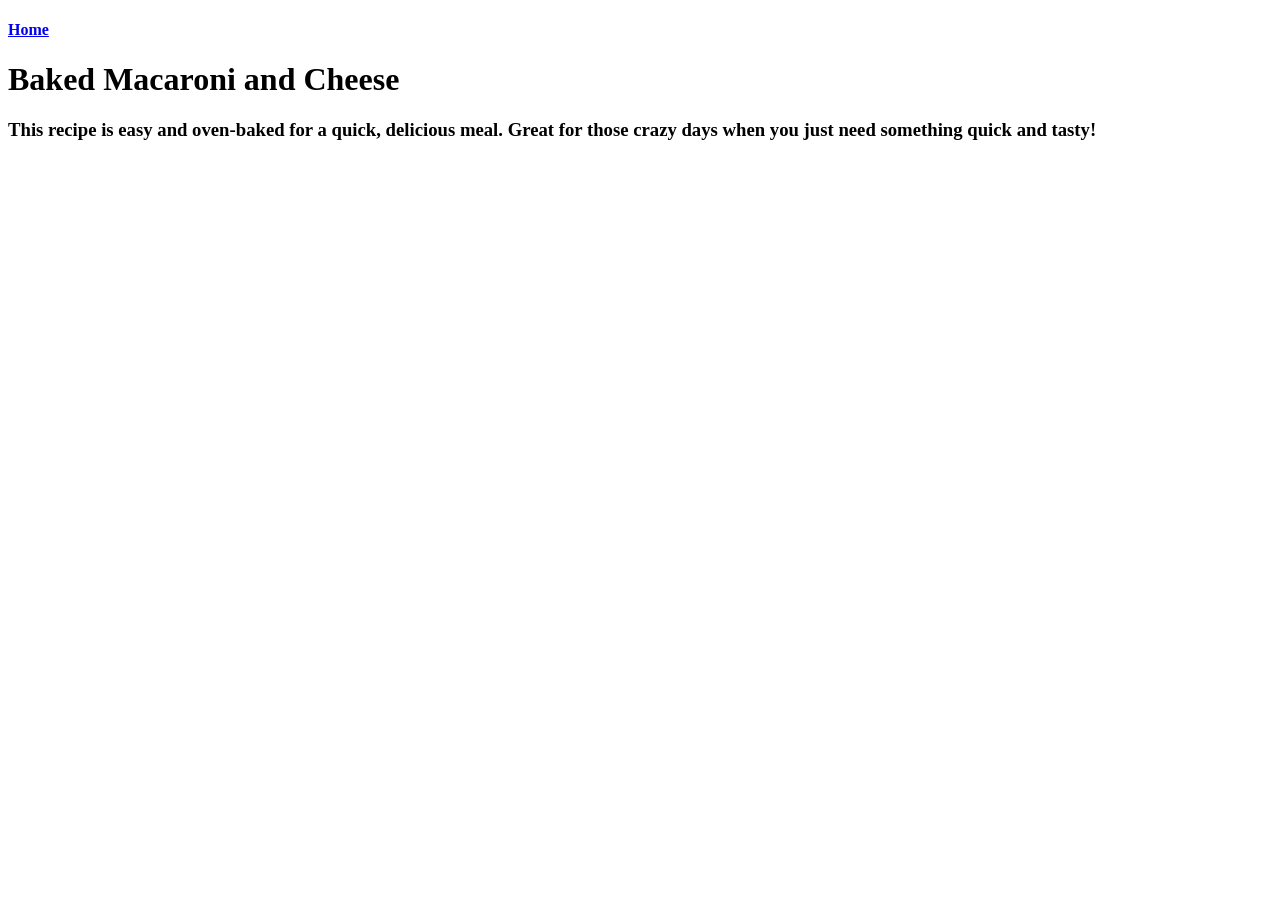
==== recipes/baked-mac.html @ 768874f1 "Added images to home and created new recipe page Created diorectory /odin-recipes/images and polaced" ====
<!DOCTYPE html>
<html lang="en">
    <head>
        <meta charset="UTF-8">
        <title>Baked Mac N Cheese</title>
    </head>

    <body>
        <h4><a href="../index.html">Home</a></h4>
        <h1>Baked Macaroni and Cheese</h1>
        <h3>This recipe is easy and oven-baked for a quick, delicious meal. Great for those crazy days when you just need something quick and tasty!</h3>

    </body>

</html>
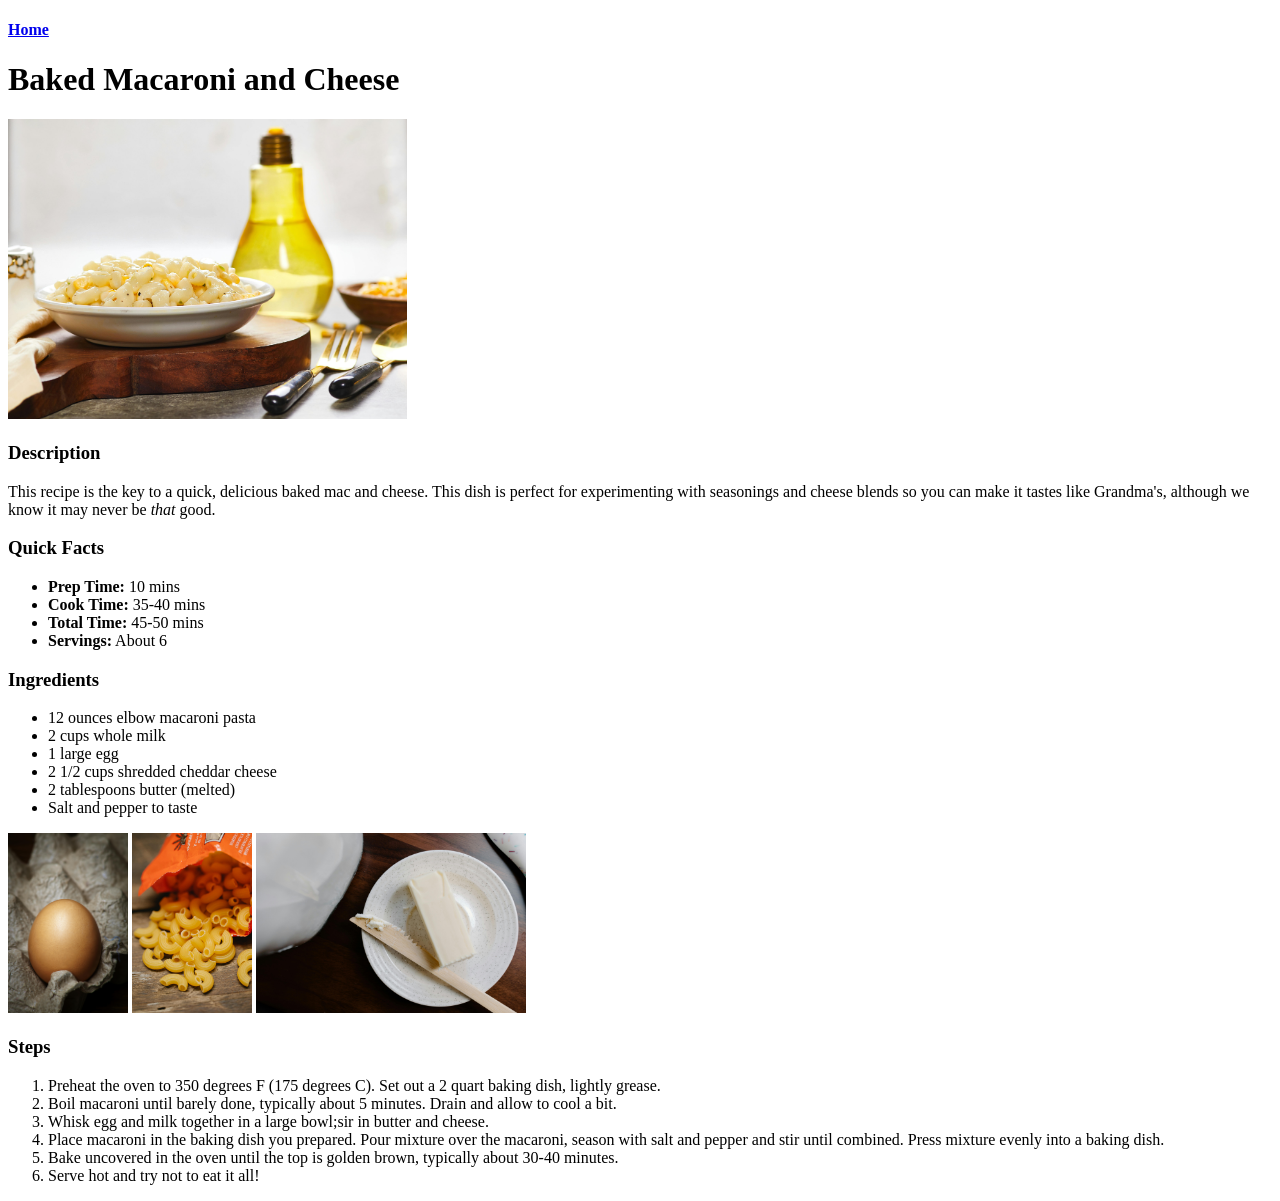
==== commit 48a5b314: "Created two additional recipe pages Created two additional recipe pages (baked-mac.html and tres-lec" ====
--- a/recipes/baked-mac.html
+++ b/recipes/baked-mac.html
@@ -5,11 +5,38 @@
         <title>Baked Mac N Cheese</title>
     </head>
 
-    <body>
+   <body>
         <h4><a href="../index.html">Home</a></h4>
         <h1>Baked Macaroni and Cheese</h1>
-        <h3>This recipe is easy and oven-baked for a quick, delicious meal. Great for those crazy days when you just need something quick and tasty!</h3>
-
+        <img src="../images/baked-macaroni.jpg" alt="Freshly baked mac and cheese" height="300">
+        <h3>Description</h3>
+        <p>This recipe is the key to a quick, delicious baked mac and cheese. This dish is perfect for experimenting with seasonings and cheese blends so you can make it tastes like Grandma's, although we know it may never be <em>that</em> good.</p>
+        <h3>Quick Facts</h3>
+        <ul>
+            <li><strong>Prep Time:</strong> 10 mins</li>
+            <li><strong>Cook Time:</strong> 35-40 mins</li>
+            <li><strong>Total Time:</strong> 45-50 mins</li>
+            <li><strong>Servings:</strong> About 6</li>
+        </ul>
+        <h3>Ingredients</h3>
+        <ul>
+            <li>12 ounces elbow macaroni pasta</li>
+            <li>2 cups whole milk</li>
+            <li>1 large egg</li>
+            <li>2 1/2 cups shredded cheddar cheese</li>
+            <li>2 tablespoons butter (melted)</li>
+            <li>Salt and pepper to taste</li>
+        </ul>
+        <img src="../images/one-egg.jpg" alt="farm fresh egg" height="180"> <img src="../images/macaroni.jpg" alt="uncooked macaroni pasta" height="180"> <img src="../images/butter.jpg" alt="stick of butter" height="180">
+        <h3>Steps</h3>
+        <ol>
+            <li>Preheat the oven to 350 degrees F (175 degrees C). Set out a 2 quart baking dish, lightly grease.</li>
+            <li>Boil macaroni until barely done, typically about 5 minutes. Drain and allow to cool a bit.</li>
+            <li>Whisk egg and milk together in a large bowl;sir in butter and cheese.</li>
+            <li>Place macaroni in the baking dish you prepared. Pour mixture over the macaroni, season with salt and pepper and stir until combined. Press mixture evenly into a baking dish.</li>
+            <li>Bake uncovered in the oven until the top is golden brown, typically about 30-40 minutes.</li>
+            <li>Serve hot and try not to eat it all!</li>
+        </ol>
     </body>
 
 </html>
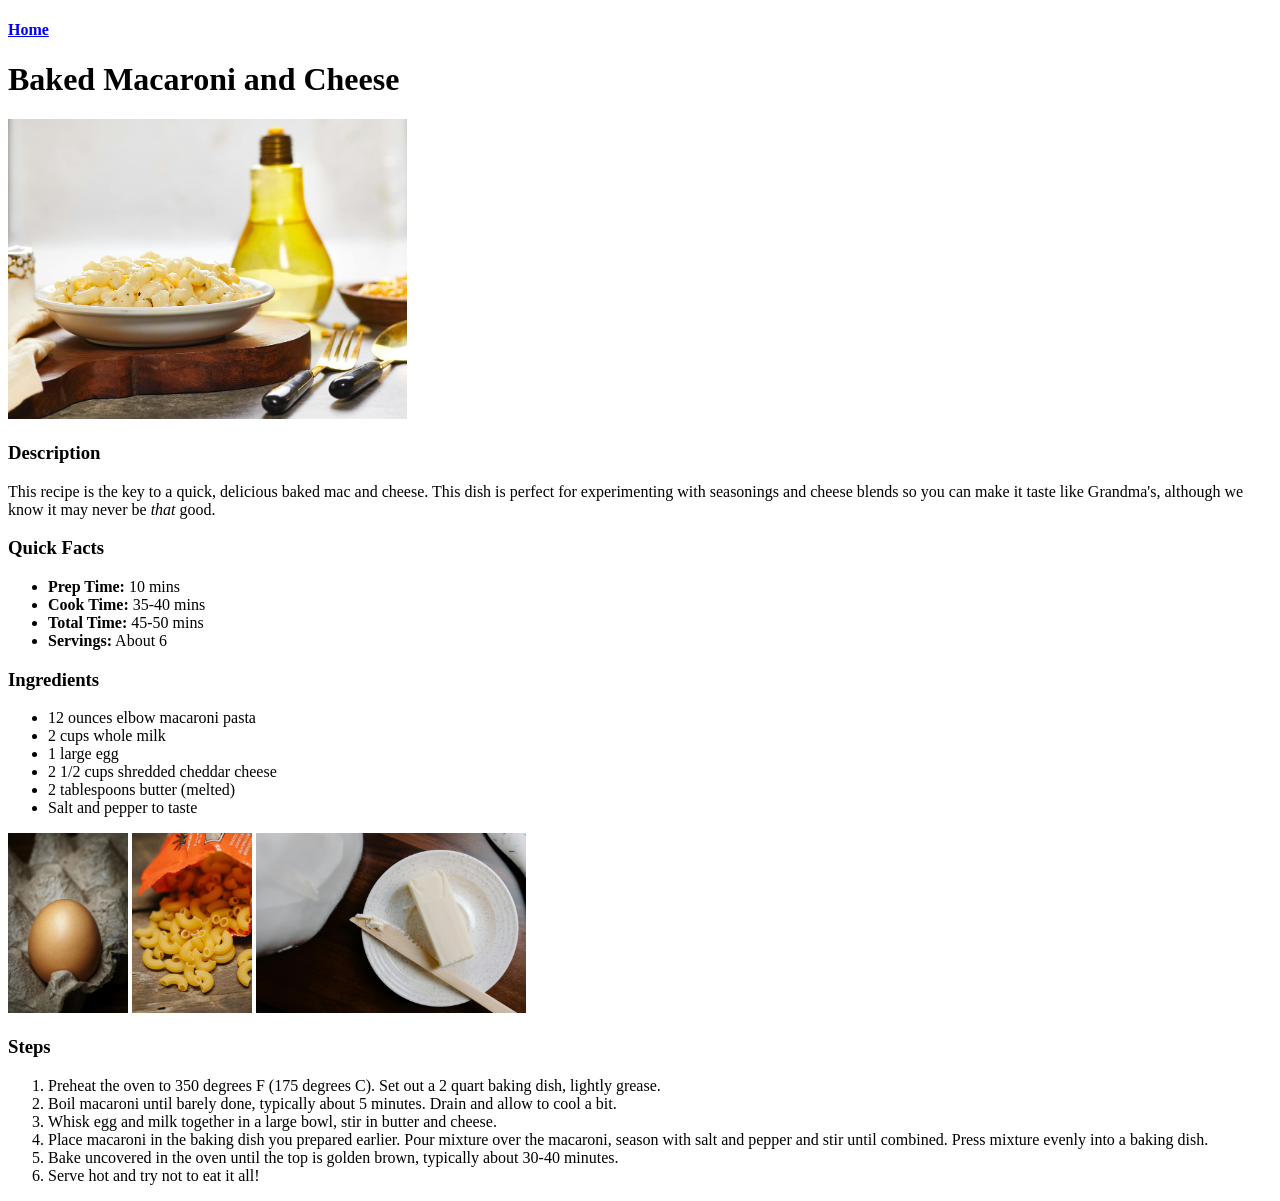
==== commit 6d7bb9b0: "Conducted final internal review, made corrections Made corrections on all recipe pages (baked-mac.ht" ====
--- a/recipes/baked-mac.html
+++ b/recipes/baked-mac.html
@@ -10,7 +10,7 @@
         <h1>Baked Macaroni and Cheese</h1>
         <img src="../images/baked-macaroni.jpg" alt="Freshly baked mac and cheese" height="300">
         <h3>Description</h3>
-        <p>This recipe is the key to a quick, delicious baked mac and cheese. This dish is perfect for experimenting with seasonings and cheese blends so you can make it tastes like Grandma's, although we know it may never be <em>that</em> good.</p>
+        <p>This recipe is the key to a quick, delicious baked mac and cheese. This dish is perfect for experimenting with seasonings and cheese blends so you can make it taste like Grandma's, although we know it may never be <em>that</em> good.</p>
         <h3>Quick Facts</h3>
         <ul>
             <li><strong>Prep Time:</strong> 10 mins</li>
@@ -32,8 +32,8 @@
         <ol>
             <li>Preheat the oven to 350 degrees F (175 degrees C). Set out a 2 quart baking dish, lightly grease.</li>
             <li>Boil macaroni until barely done, typically about 5 minutes. Drain and allow to cool a bit.</li>
-            <li>Whisk egg and milk together in a large bowl;sir in butter and cheese.</li>
-            <li>Place macaroni in the baking dish you prepared. Pour mixture over the macaroni, season with salt and pepper and stir until combined. Press mixture evenly into a baking dish.</li>
+            <li>Whisk egg and milk together in a large bowl, stir in butter and cheese.</li>
+            <li>Place macaroni in the baking dish you prepared earlier. Pour mixture over the macaroni, season with salt and pepper and stir until combined. Press mixture evenly into a baking dish.</li>
             <li>Bake uncovered in the oven until the top is golden brown, typically about 30-40 minutes.</li>
             <li>Serve hot and try not to eat it all!</li>
         </ol>
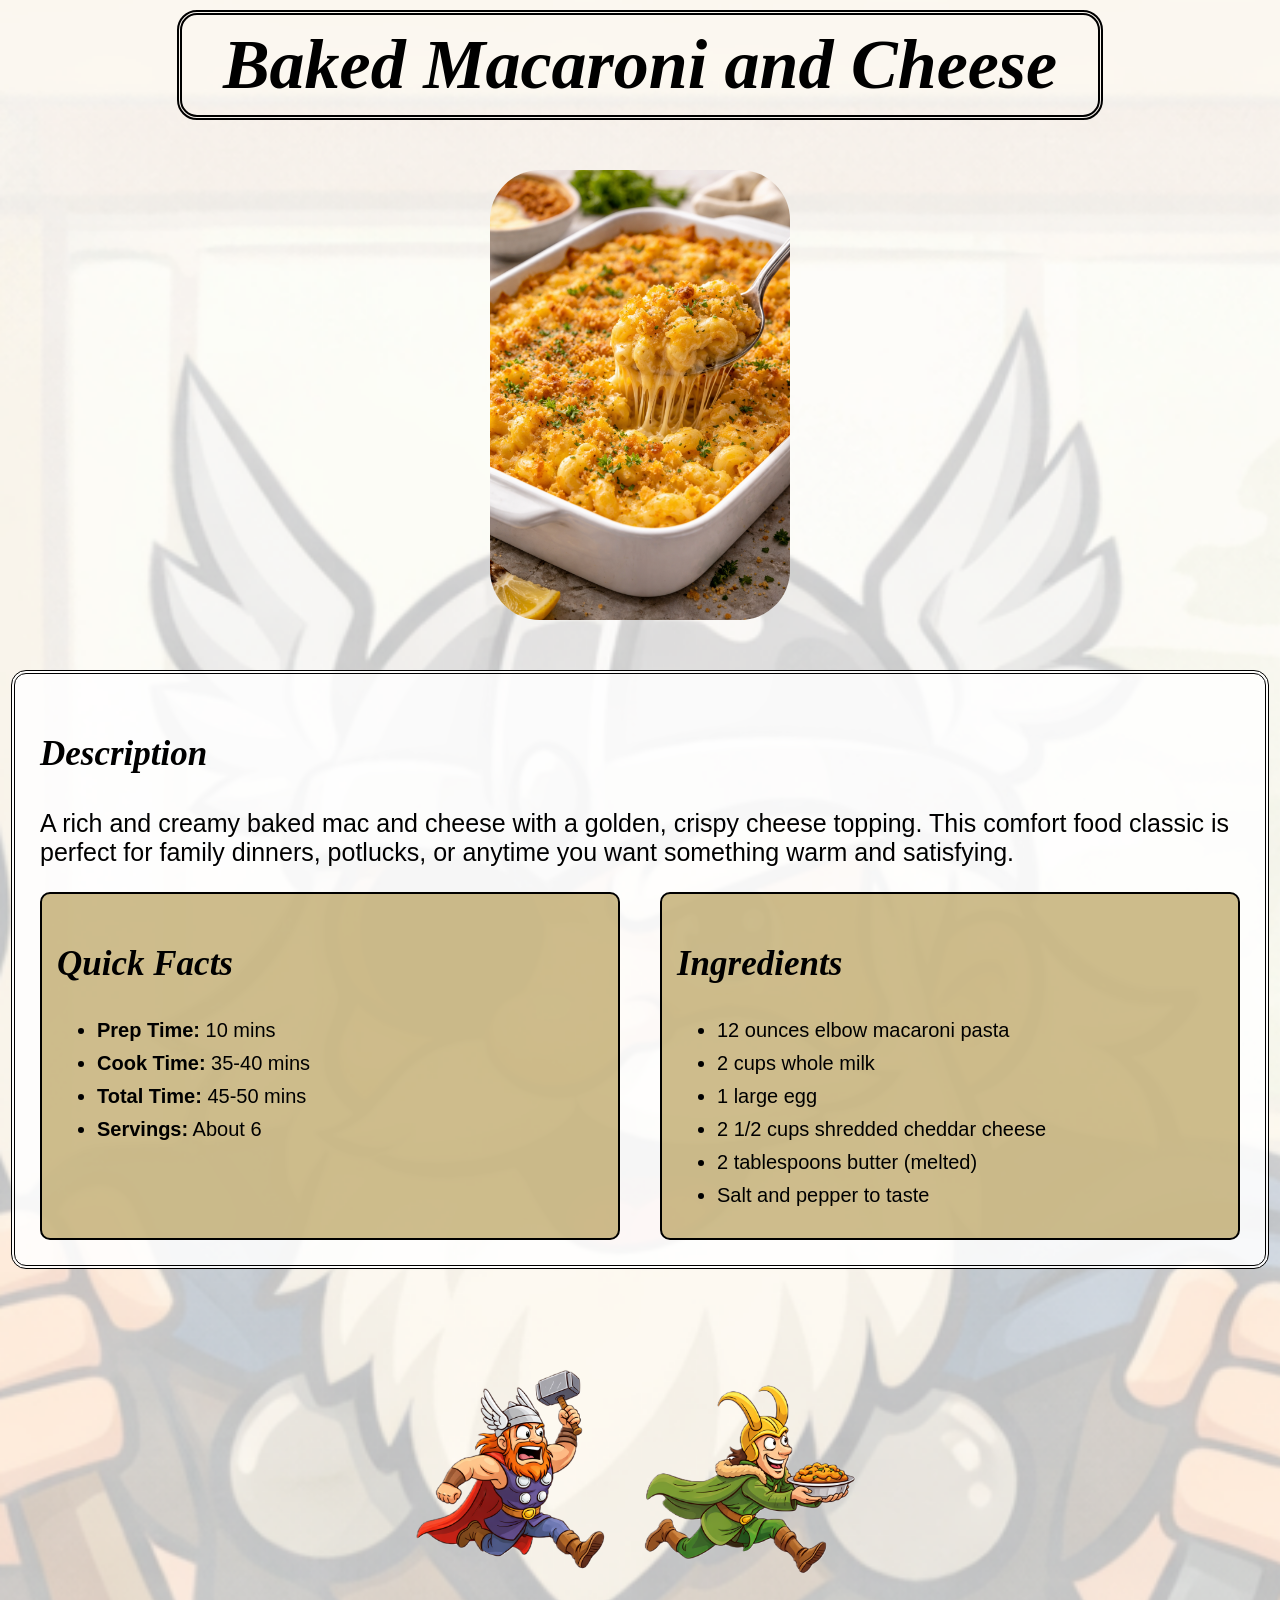
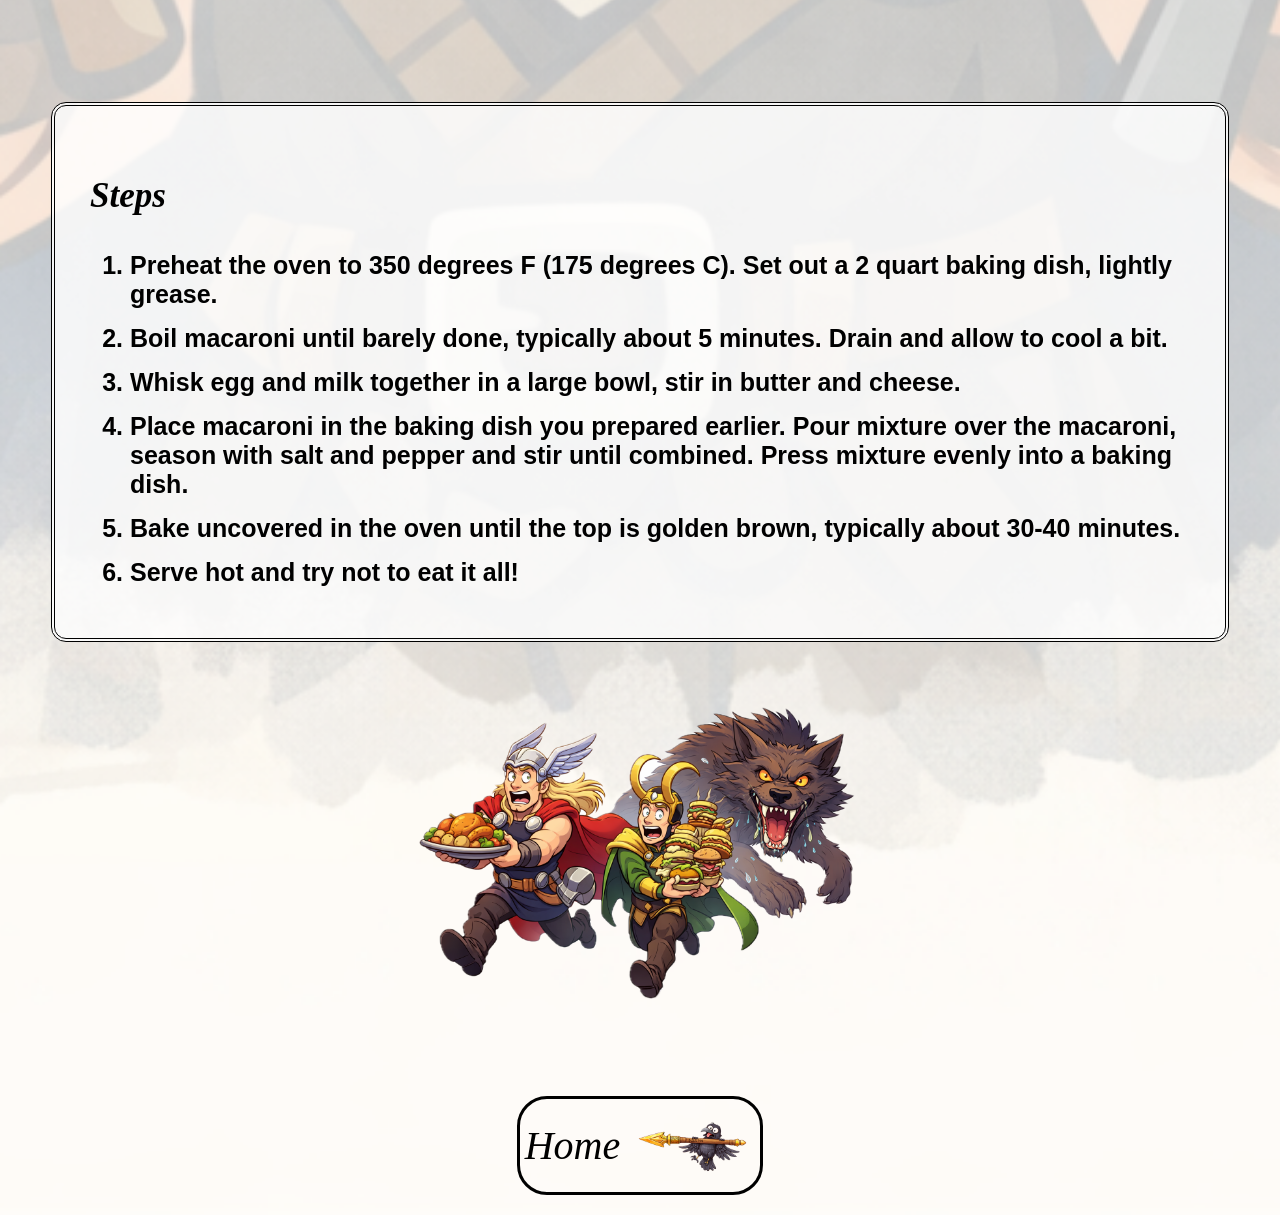
==== commit 61020870: "Finalized layout and design for other recipe pages Used HTML template developed previously to update" ====
--- a/recipes/baked-mac.html
+++ b/recipes/baked-mac.html
@@ -1,42 +1,69 @@
 <!DOCTYPE html>
 <html lang="en">
     <head>
+        <link rel="stylesheet" href="../style.css">
+        <meta name="viewport" content="width=device-width, initial-scale=0.7">
         <meta charset="UTF-8">
-        <title>Baked Mac N Cheese</title>
+        <title>Baked Macaroni and Cheese</title>
     </head>
 
    <body>
-        <h4><a href="../index.html">Home</a></h4>
-        <h1>Baked Macaroni and Cheese</h1>
-        <img src="../images/baked-macaroni.jpg" alt="Freshly baked mac and cheese" height="300">
-        <h3>Description</h3>
-        <p>This recipe is the key to a quick, delicious baked mac and cheese. This dish is perfect for experimenting with seasonings and cheese blends so you can make it taste like Grandma's, although we know it may never be <em>that</em> good.</p>
-        <h3>Quick Facts</h3>
-        <ul>
-            <li><strong>Prep Time:</strong> 10 mins</li>
-            <li><strong>Cook Time:</strong> 35-40 mins</li>
-            <li><strong>Total Time:</strong> 45-50 mins</li>
-            <li><strong>Servings:</strong> About 6</li>
-        </ul>
-        <h3>Ingredients</h3>
-        <ul>
-            <li>12 ounces elbow macaroni pasta</li>
-            <li>2 cups whole milk</li>
-            <li>1 large egg</li>
-            <li>2 1/2 cups shredded cheddar cheese</li>
-            <li>2 tablespoons butter (melted)</li>
-            <li>Salt and pepper to taste</li>
-        </ul>
-        <img src="../images/one-egg.jpg" alt="farm fresh egg" height="180"> <img src="../images/macaroni.jpg" alt="uncooked macaroni pasta" height="180"> <img src="../images/butter.jpg" alt="stick of butter" height="180">
+    <body>
+    <h1 class="title-other">Baked Macaroni and Cheese</h1>
+     <div class="recipe-pic">
+        <img src="../images/bak-mac.png" alt="freshly baked macaroni and cheese">
+    </div>
+
+     <div class="desc-box">
+            <h3>Description</h3>
+            <p>A rich and creamy baked mac and cheese with a golden, crispy cheese topping. This comfort food classic is perfect for family dinners, potlucks, or anytime you want something warm and satisfying.</p>
+        <div class="recipe-info">
+            <div class="quick-facts">
+                <h3>Quick Facts</h3>
+                <ul>
+                    <li><strong>Prep Time:</strong> 10 mins</li>
+                    <li><strong>Cook Time:</strong> 35-40 mins</li>
+                    <li><strong>Total Time:</strong> 45-50 mins</li>
+                    <li><strong>Servings:</strong> About 6</li>
+                </ul>
+            </div>
+            <div class="ingredients">
+                <h3>Ingredients</h3>
+                <ul>
+                    <li>12 ounces elbow macaroni pasta</li>
+                    <li>2 cups whole milk</li>
+                    <li>1 large egg</li>
+                    <li>2 1/2 cups shredded cheddar cheese</li>
+                    <li>2 tablespoons butter (melted)</li>
+                    <li>Salt and pepper to taste</li>
+                </ul>
+            </div>
+        </div>
+    </div>
+     <div class="pg-logo-1">
+        <img src="../images/thor-loki.png" alt="The norse Gods Thor and Loki, one is pursuing the other">
+    </div>
+       <div class="steps">
         <h3>Steps</h3>
-        <ol>
-            <li>Preheat the oven to 350 degrees F (175 degrees C). Set out a 2 quart baking dish, lightly grease.</li>
-            <li>Boil macaroni until barely done, typically about 5 minutes. Drain and allow to cool a bit.</li>
-            <li>Whisk egg and milk together in a large bowl, stir in butter and cheese.</li>
-            <li>Place macaroni in the baking dish you prepared earlier. Pour mixture over the macaroni, season with salt and pepper and stir until combined. Press mixture evenly into a baking dish.</li>
-            <li>Bake uncovered in the oven until the top is golden brown, typically about 30-40 minutes.</li>
-            <li>Serve hot and try not to eat it all!</li>
-        </ol>
+            <ol>
+                <li>Preheat the oven to 350 degrees F (175 degrees C). Set out a 2 quart baking dish, lightly grease.</li>
+                <li>Boil macaroni until barely done, typically about 5 minutes. Drain and allow to cool a bit.</li>
+                <li>Whisk egg and milk together in a large bowl, stir in butter and cheese.</li>
+                <li>Place macaroni in the baking dish you prepared earlier. Pour mixture over the macaroni, season with salt and pepper and stir until combined. Press mixture evenly into a baking dish.</li>
+                <li>Bake uncovered in the oven until the top is golden brown, typically about 30-40 minutes.</li>
+                <li>Serve hot and try not to eat it all!</li>
+            </ol>
+    </div>
+    <div class="pg-logo-2">
+        <img src="../images/fenrir-chase.png" alt="fenrir chasing the norse Gods Loki and Thor">
+    </div>
+        <div class="bottom-place">
+            <div class="home-button">
+                    <a href="../index.html">
+                        <span>Home</span>
+                        <img src="../images/gungnir-carried.png">
+                    </a>
+            </div>
+        </div>
     </body>
-
-</html>+</html>    
--- a/style.css
+++ b/style.css
@@ -0,0 +1,230 @@
+body {
+    font-family: arial, sans serif;
+    background-color: lightgray;
+    background-image: url(images/odin.png);
+    background-size: cover;
+    background-repeat: no-repeat;
+    background-position: center;
+    min-height: 100vh;
+    margin: 0;
+}
+.title {
+    text-align: center;
+    display: flex;
+    justify-content: center;
+    align-items: center;
+    background-color: transparent;
+    border: 5px solid black;
+    border-style: double;
+    padding: 10px 41px;
+    margin: 10px auto 200px;
+    width: fit-content;
+    border-radius: 20px;
+    font-family: cursive;
+    font-style: oblique;
+    font-size: 70px;
+    font-weight: 900;
+}
+.title img {
+    height: 180px;
+    width: 180px;
+    object-fit: contain;
+}
+.title-other {
+    text-align: center;
+    display: flex;
+    justify-content: center;
+    align-items: center;
+    background-color: transparent;
+    border: 5px solid black;
+    border-style: double;
+    padding: 10px 41px;
+    margin: 10px auto 50px;
+    width: fit-content;
+    border-radius: 20px;
+    font-family: cursive;
+    font-style: oblique;
+    font-size: 70px;
+    font-weight: 900;
+}
+.recipe-list {
+    list-style: none;
+    padding: 0;
+    margin: 0;
+    display: flex;
+    justify-content: center;
+    gap: 40px;
+    flex-wrap: wrap;
+}
+.recipe-list li {
+    display: flex;
+}
+.recipe-list a {
+    display: flex;
+    flex-direction: column;
+    align-items: center;
+    justify-content: space-between;
+    width: 280px;
+    padding: 16px;
+    background-color: rgba(173, 145, 66, 0.6);
+    color: white;
+    text-align: center;
+    text-decoration: none;
+    border-radius: 20px;
+    transition: transform 0.25s ease;
+    overflow: hidden;
+}
+.recipe-list span {
+    font-family: cursive;
+    font-style: oblique;
+    font-size: 20px;
+    font-weight: 800;
+    color: black;
+}
+.recipe-list a:hover {
+    transform: scale(1.05);
+}
+.recipe-list a:hover .recipe-desc{
+    opacity: 1;
+    max-height: 50px;
+    color: black;
+    font-size: 14px;
+    font-style: normal;
+}
+.recipe-list img {
+    width: 100%;
+    height: 200px;
+    object-fit: cover;
+    border-radius: 14px;
+    margin-bottom: 12px;
+}
+.recipe-desc {
+    opacity: 0;
+    max-height: 0;
+    overflow: hidden;
+    font-size: 14px;
+    font-weight: 600;
+    margin-top: 5px;
+    transition: opacity 0.3s ease;
+}
+.desc-box {
+    background-color: rgba(255, 255, 255, .85);
+    padding: 25px;
+    border: 4px double black;
+    border-radius: 15px;
+    max-width: 1200px;
+    margin: 30px auto;
+}
+.desc-box h3 {
+    font-size: 35px;
+    font-family: cursive;
+    font-style: oblique;
+    text-decoration: none;
+    color: black;
+    font-weight: bold;
+}
+.desc-box p {
+    font-size: 25px;
+    font-weight: 500;
+}
+.quick-facts li {
+    font-size: 20px;
+    margin-bottom: 10px;
+}
+.ingredients li {
+    font-size: 20px;
+    margin-bottom: 10px;
+}
+.recipe-info {
+    display: flex;
+    gap: 40px;
+    margin-top: 20px;
+}
+.quick-facts, 
+.ingredients {
+    background-color: rgba(173, 145, 66, 0.6);
+    padding: 15px;
+    border-radius: 10px;
+    flex: 1;
+    border: 2px solid black;
+}
+.recipe-pic img {
+    display: block;
+    margin: 50px auto;
+    width: 300px;
+    border-radius: 50px;
+}
+.pg-logo-1 img {
+    display: block;
+    margin: 50px auto;
+    width: 500px;
+    transform: .5s ease;
+}
+.pg-logo-1 img:hover {
+    transform: scale(1.2);
+    animation: shake .5s;
+}
+@keyframes shake {
+     0%   { transform: translateX(0) scale(1.2); }
+    25%  { transform: translateX(-3px) scale(1.2); }
+    50%  { transform: translateX(3px) scale(1.2); }
+    75%  { transform: translateX(-3px) scale(1.2); }
+    100% { transform: translateX(0) scale(1.2); }
+}
+.steps {
+    background-color: rgba(255, 255, 255, .8);
+    padding: 35px;
+    border: 4px double black;
+    border-radius: 15px;
+    max-width: 1100px;
+    margin: 30px auto;
+}
+.steps li {
+    font-size: 25px;
+    margin-bottom: 15px;
+    font-weight: 550;
+}
+.steps h3 {
+   font-size: 35px;
+    font-family: cursive;
+    font-style: oblique;
+    text-decoration: none;
+    color: black;
+    font-weight: bold;
+}
+.pg-logo-2 img {
+    display: block;
+    margin: 50px auto;
+    width: 500px;
+}
+.bottom-place {
+    margin-top: 30px;
+    display: flex;
+    justify-content: center;
+}
+.home-button {
+    margin: 20px;
+    transition: .5s ease;
+}
+.home-button:hover {
+    scale: 1.2;
+}
+.home-button img {
+    width: 125px;
+    height: auto;
+    cursor: pointer;
+}
+.home-button a {
+    display: inline-flex;
+    align-items: center;
+    gap: 10px;
+    padding: 5px 5px;
+    background-color: rgba(173, 145, 66, 0);
+    border: 3px solid black;
+    border-radius: 30px;
+    font-family: cursive;
+    font-size: 40px;
+    font-style: oblique;
+    text-decoration: none;
+    color: black;
+}
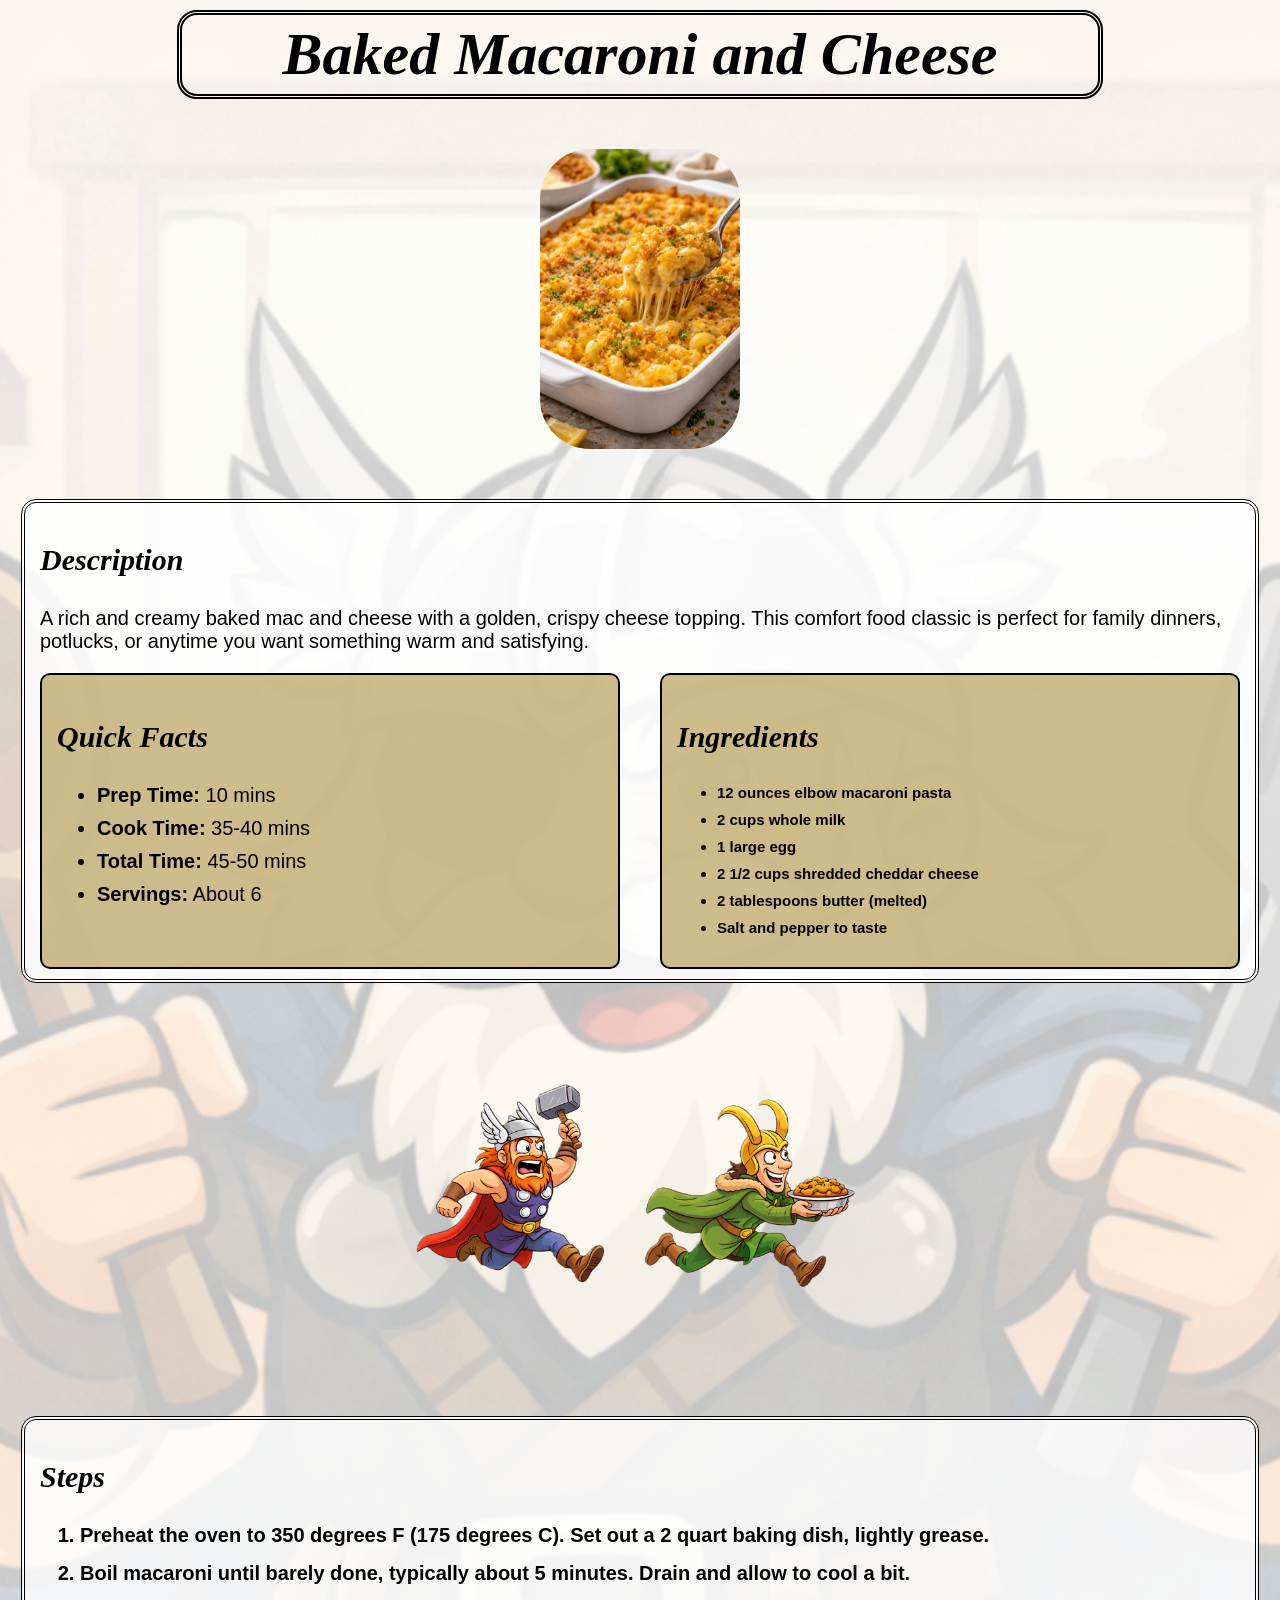
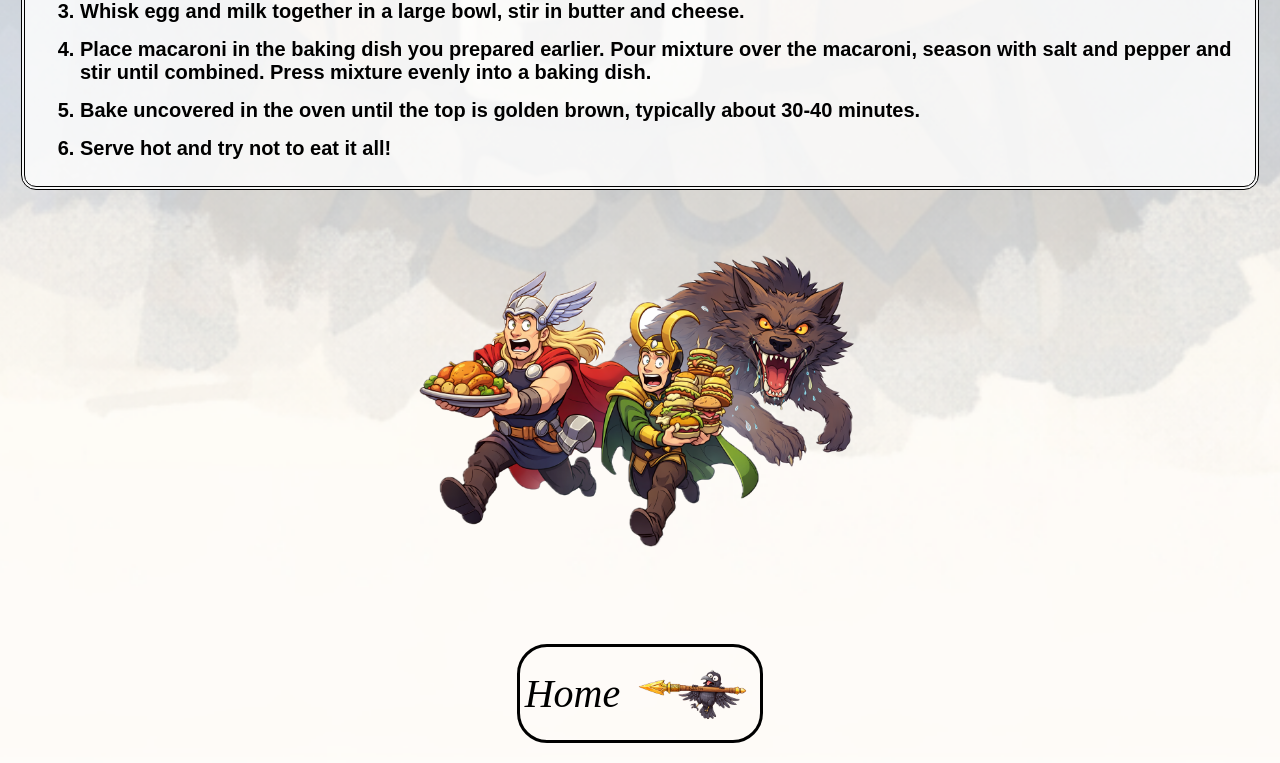
==== commit 421db2a0: "Made format changes to individual recipe pages Made slight formatting changes to style.css to improv" ====
--- a/recipes/baked-mac.html
+++ b/recipes/baked-mac.html
@@ -2,7 +2,7 @@
 <html lang="en">
     <head>
         <link rel="stylesheet" href="../style.css">
-        <meta name="viewport" content="width=device-width, initial-scale=0.7">
+        <meta name="viewport" content="width=device-width, initial-scale=1.0">
         <meta charset="UTF-8">
         <title>Baked Macaroni and Cheese</title>
     </head>
@@ -40,19 +40,19 @@
             </div>
         </div>
     </div>
-     <div class="pg-logo-1">
-        <img src="../images/thor-loki.png" alt="The norse Gods Thor and Loki, one is pursuing the other">
+        <div class="pg-logo-1">
+            <img src="../images/thor-loki.png" alt="The norse Gods Thor and Loki, one is pursuing the other">
     </div>
-       <div class="steps">
-        <h3>Steps</h3>
-            <ol>
-                <li>Preheat the oven to 350 degrees F (175 degrees C). Set out a 2 quart baking dish, lightly grease.</li>
-                <li>Boil macaroni until barely done, typically about 5 minutes. Drain and allow to cool a bit.</li>
-                <li>Whisk egg and milk together in a large bowl, stir in butter and cheese.</li>
-                <li>Place macaroni in the baking dish you prepared earlier. Pour mixture over the macaroni, season with salt and pepper and stir until combined. Press mixture evenly into a baking dish.</li>
-                <li>Bake uncovered in the oven until the top is golden brown, typically about 30-40 minutes.</li>
-                <li>Serve hot and try not to eat it all!</li>
-            </ol>
+        <div class="steps">
+            <h3>Steps</h3>
+                <ol>
+                    <li>Preheat the oven to 350 degrees F (175 degrees C). Set out a 2 quart baking dish, lightly grease.</li>
+                    <li>Boil macaroni until barely done, typically about 5 minutes. Drain and allow to cool a bit.</li>
+                    <li>Whisk egg and milk together in a large bowl, stir in butter and cheese.</li>
+                    <li>Place macaroni in the baking dish you prepared earlier. Pour mixture over the macaroni, season with salt and pepper and stir until combined. Press mixture evenly into a baking dish.</li>
+                    <li>Bake uncovered in the oven until the top is golden brown, typically about 30-40 minutes.</li>
+                    <li>Serve hot and try not to eat it all!</li>
+                </ol>
     </div>
     <div class="pg-logo-2">
         <img src="../images/fenrir-chase.png" alt="fenrir chasing the norse Gods Loki and Thor">
--- a/style.css
+++ b/style.css
@@ -16,13 +16,13 @@
     background-color: transparent;
     border: 5px solid black;
     border-style: double;
-    padding: 10px 41px;
+    padding: 5px 100px;
     margin: 10px auto 200px;
     width: fit-content;
     border-radius: 20px;
     font-family: cursive;
     font-style: oblique;
-    font-size: 70px;
+    font-size: 60px;
     font-weight: 900;
 }
 .title img {
@@ -38,13 +38,13 @@
     background-color: transparent;
     border: 5px solid black;
     border-style: double;
-    padding: 10px 41px;
+    padding: 5px 100px;
     margin: 10px auto 50px;
     width: fit-content;
     border-radius: 20px;
     font-family: cursive;
     font-style: oblique;
-    font-size: 70px;
+    font-size: 60px;
     font-weight: 900;
 }
 .recipe-list {
@@ -109,14 +109,14 @@
 }
 .desc-box {
     background-color: rgba(255, 255, 255, .85);
-    padding: 25px;
+    padding: 10px 15px;
     border: 4px double black;
     border-radius: 15px;
     max-width: 1200px;
     margin: 30px auto;
 }
 .desc-box h3 {
-    font-size: 35px;
+    font-size: 30px;
     font-family: cursive;
     font-style: oblique;
     text-decoration: none;
@@ -124,7 +124,7 @@
     font-weight: bold;
 }
 .desc-box p {
-    font-size: 25px;
+    font-size: 20px;
     font-weight: 500;
 }
 .quick-facts li {
@@ -132,8 +132,9 @@
     margin-bottom: 10px;
 }
 .ingredients li {
-    font-size: 20px;
+    font-size: 15px;
     margin-bottom: 10px;
+    font-weight: 900;
 }
 .recipe-info {
     display: flex;
@@ -151,7 +152,7 @@
 .recipe-pic img {
     display: block;
     margin: 50px auto;
-    width: 300px;
+    width: 200px;
     border-radius: 50px;
 }
 .pg-logo-1 img {
@@ -173,19 +174,19 @@
 }
 .steps {
     background-color: rgba(255, 255, 255, .8);
-    padding: 35px;
+    padding: 10px 15px;
     border: 4px double black;
     border-radius: 15px;
-    max-width: 1100px;
+    max-width: 1200px;
     margin: 30px auto;
 }
 .steps li {
-    font-size: 25px;
+    font-size: 20px;
     margin-bottom: 15px;
     font-weight: 550;
 }
 .steps h3 {
-   font-size: 35px;
+   font-size: 30px;
     font-family: cursive;
     font-style: oblique;
     text-decoration: none;
